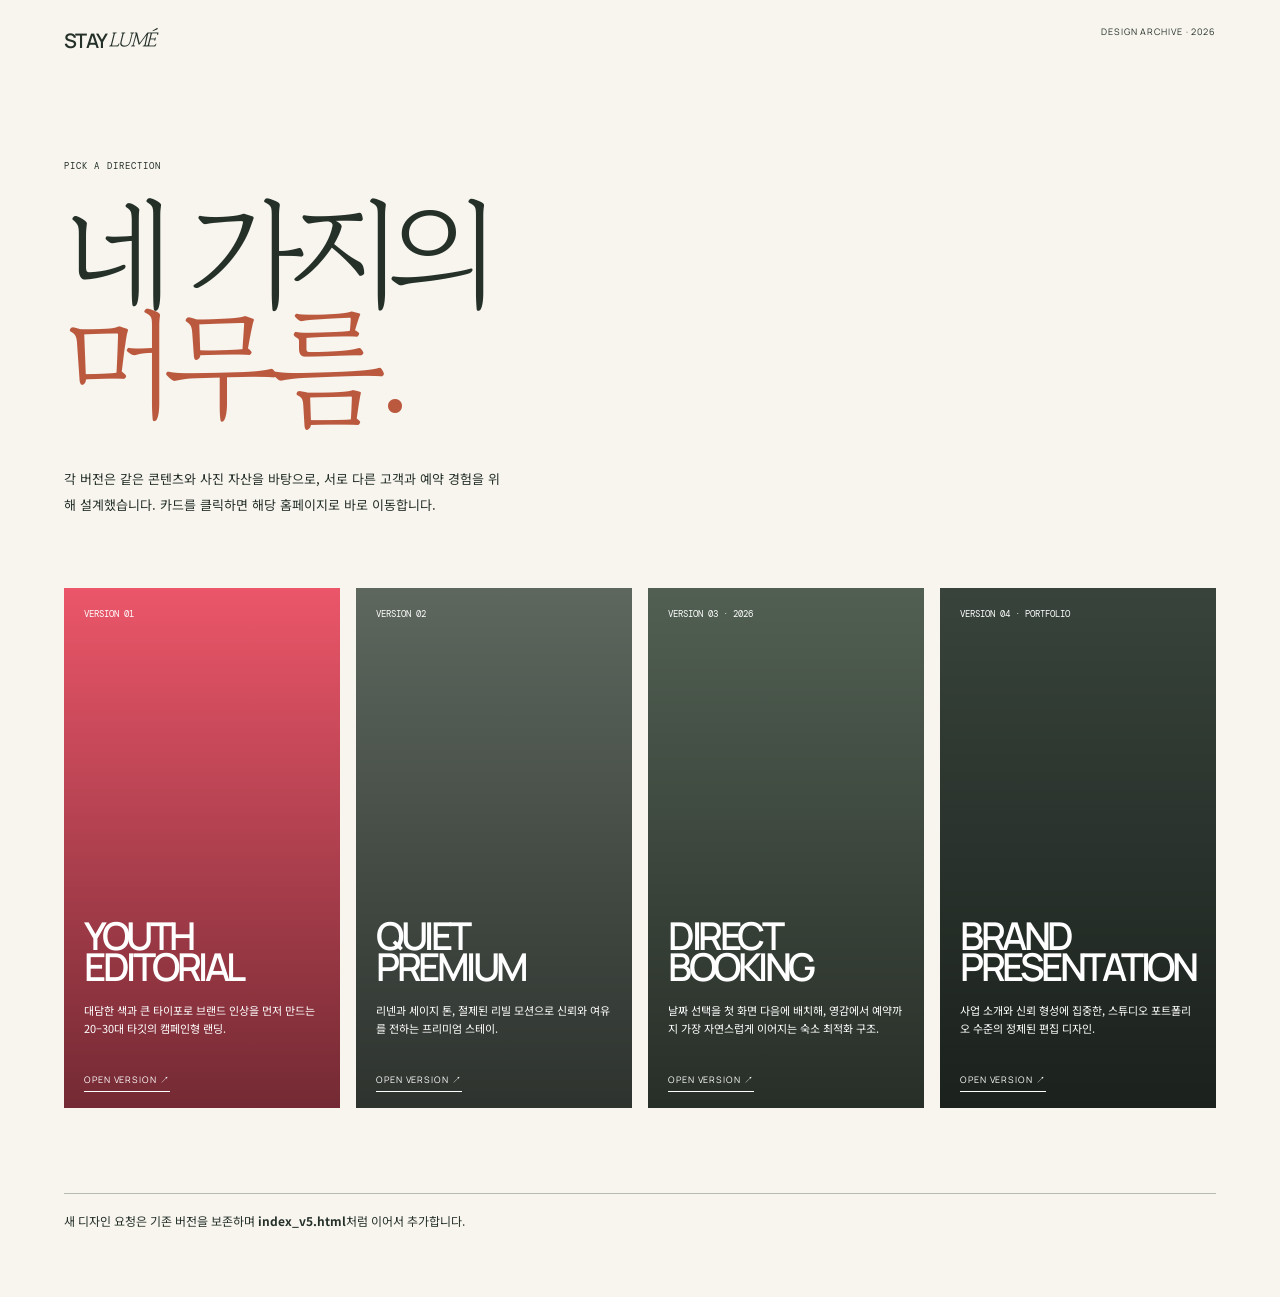
==== index.html @ c234b3ba "Initial commit" ====
<!doctype html>
<html lang="ko">
  <head>
    <meta charset="UTF-8" /><meta name="viewport" content="width=device-width, initial-scale=1.0" />
    <title>STAY LUMÉ — Design Versions</title>
    <link rel="preconnect" href="https://fonts.googleapis.com" /><link rel="preconnect" href="https://fonts.gstatic.com" crossorigin />
    <link href="https://fonts.googleapis.com/css2?family=DM+Mono&family=Gowun+Batang:wght@400;700&family=Manrope:wght@400;500;600&family=Noto+Sans+KR:wght@400;500;600&display=swap" rel="stylesheet" />
    <link rel="stylesheet" href="index.css" />
  </head>
  <body>
    <header><a href="index.html">STAY <i>LUMÉ</i></a><span>DESIGN ARCHIVE · 2026</span></header>
    <main><p class="kicker">PICK A DIRECTION</p><h1>네 가지의<br /><i>머무름.</i></h1><p class="intro">각 버전은 같은 콘텐츠와 사진 자산을 바탕으로, 서로 다른 고객과 예약 경험을 위해 설계했습니다. 카드를 클릭하면 해당 홈페이지로 바로 이동합니다.</p>
      <div class="version-grid">
        <a class="version-card v1" href="site/01/index.html"><span>VERSION 01</span><div><h2>YOUTH<br />EDITORIAL</h2><p>대담한 색과 큰 타이포로 브랜드 인상을 먼저 만드는 20–30대 타깃의 캠페인형 랜딩.</p><b>OPEN VERSION ↗</b></div></a>
        <a class="version-card v2" href="site/02/index.html"><span>VERSION 02</span><div><h2>QUIET<br />PREMIUM</h2><p>리넨과 세이지 톤, 절제된 리빌 모션으로 신뢰와 여유를 전하는 프리미엄 스테이.</p><b>OPEN VERSION ↗</b></div></a>
        <a class="version-card v3" href="site/03/index.html"><span>VERSION 03 · 2026</span><div><h2>DIRECT<br />BOOKING</h2><p>날짜 선택을 첫 화면 다음에 배치해, 영감에서 예약까지 가장 자연스럽게 이어지는 숙소 최적화 구조.</p><b>OPEN VERSION ↗</b></div></a>
        <a class="version-card v4" href="site/04/index.html"><span>VERSION 04 · PORTFOLIO</span><div><h2>BRAND<br />PRESENTATION</h2><p>사업 소개와 신뢰 형성에 집중한, 스튜디오 포트폴리오 수준의 정제된 편집 디자인.</p><b>OPEN VERSION ↗</b></div></a>
      </div>
      <section class="notes"><p>새 디자인 요청은 기존 버전을 보존하며 <strong>index_v5.html</strong>처럼 이어서 추가합니다. </p></section>
    </main>
  </body>
</html>
---- index.css ----
:root{--ink:#253029;--paper:#f7f5ee;--red:#bb593f;--sage:#586759}*{box-sizing:border-box}body{margin:0;background:var(--paper);color:var(--ink);font-family:"Noto Sans KR",sans-serif}a{color:inherit;text-decoration:none}header{display:flex;justify-content:space-between;padding:25px 5vw;font:9px Manrope,sans-serif;letter-spacing:.1em}header a{font:600 20px Manrope,sans-serif;letter-spacing:-.08em}header i,h1 i{font-family:"Gowun Batang",serif;font-weight:400}main{padding:9vh 5vw 5vw}.kicker{margin:0;font:9px "DM Mono",monospace;letter-spacing:.12em}h1{margin:26px 0 0;font:400 clamp(68px,10vw,150px)/.86 "Gowun Batang",serif;letter-spacing:-.11em}h1 i{color:var(--red);font-style:normal}.intro{max-width:440px;margin:48px 0 70px;font-size:13px;line-height:2}.version-grid{display:grid;grid-template-columns:repeat(4,1fr);gap:16px}.version-card{position:relative;display:flex;flex-direction:column;justify-content:space-between;min-height:520px;padding:20px;overflow:hidden;color:#fff;transition:transform .35s}.version-card:hover{transform:translateY(-8px)}.version-card:before{content:"";position:absolute;inset:0;background:linear-gradient(0deg,rgba(0,0,0,.55),rgba(0,0,0,.08))}.version-card>*{position:relative}.version-card>span{font:9px "DM Mono",monospace}.version-card h2{margin:0;font:600 clamp(28px,3vw,50px)/.82 Manrope,sans-serif;letter-spacing:-.09em}.version-card p{max-width:280px;margin:18px 0 26px;font-size:11px;line-height:1.7}.version-card b{font:9px Manrope,sans-serif;letter-spacing:.1em;border-bottom:1px solid white;padding-bottom:5px}.v1{background:#ff5d72 url('site/01/hero.png') center/cover}.v2{background:#657066 url('site/02/hero.png') center/cover}.v3{background:#586759 url('site/03/hero.png') center/cover}.v4{background:#3c4940 url('site/04/hero.png') center/cover}.notes{display:grid;grid-template-columns:1fr 1fr;gap:4vw;margin-top:85px;padding-top:16px;border-top:1px solid rgba(37,48,41,.3);font-size:12px;line-height:1.9}.notes span{font:9px "DM Mono",monospace;letter-spacing:.1em}.notes p{margin:0}@media(max-width:720px){header{padding:20px 6vw}header span{display:none}main{padding:8vh 6vw}.intro{margin:32px 0 45px;font-size:12px}.version-grid{grid-template-columns:1fr}.version-card{min-height:350px}.version-card h2{font-size:46px}.notes{grid-template-columns:1fr;gap:12px;margin-top:55px}}
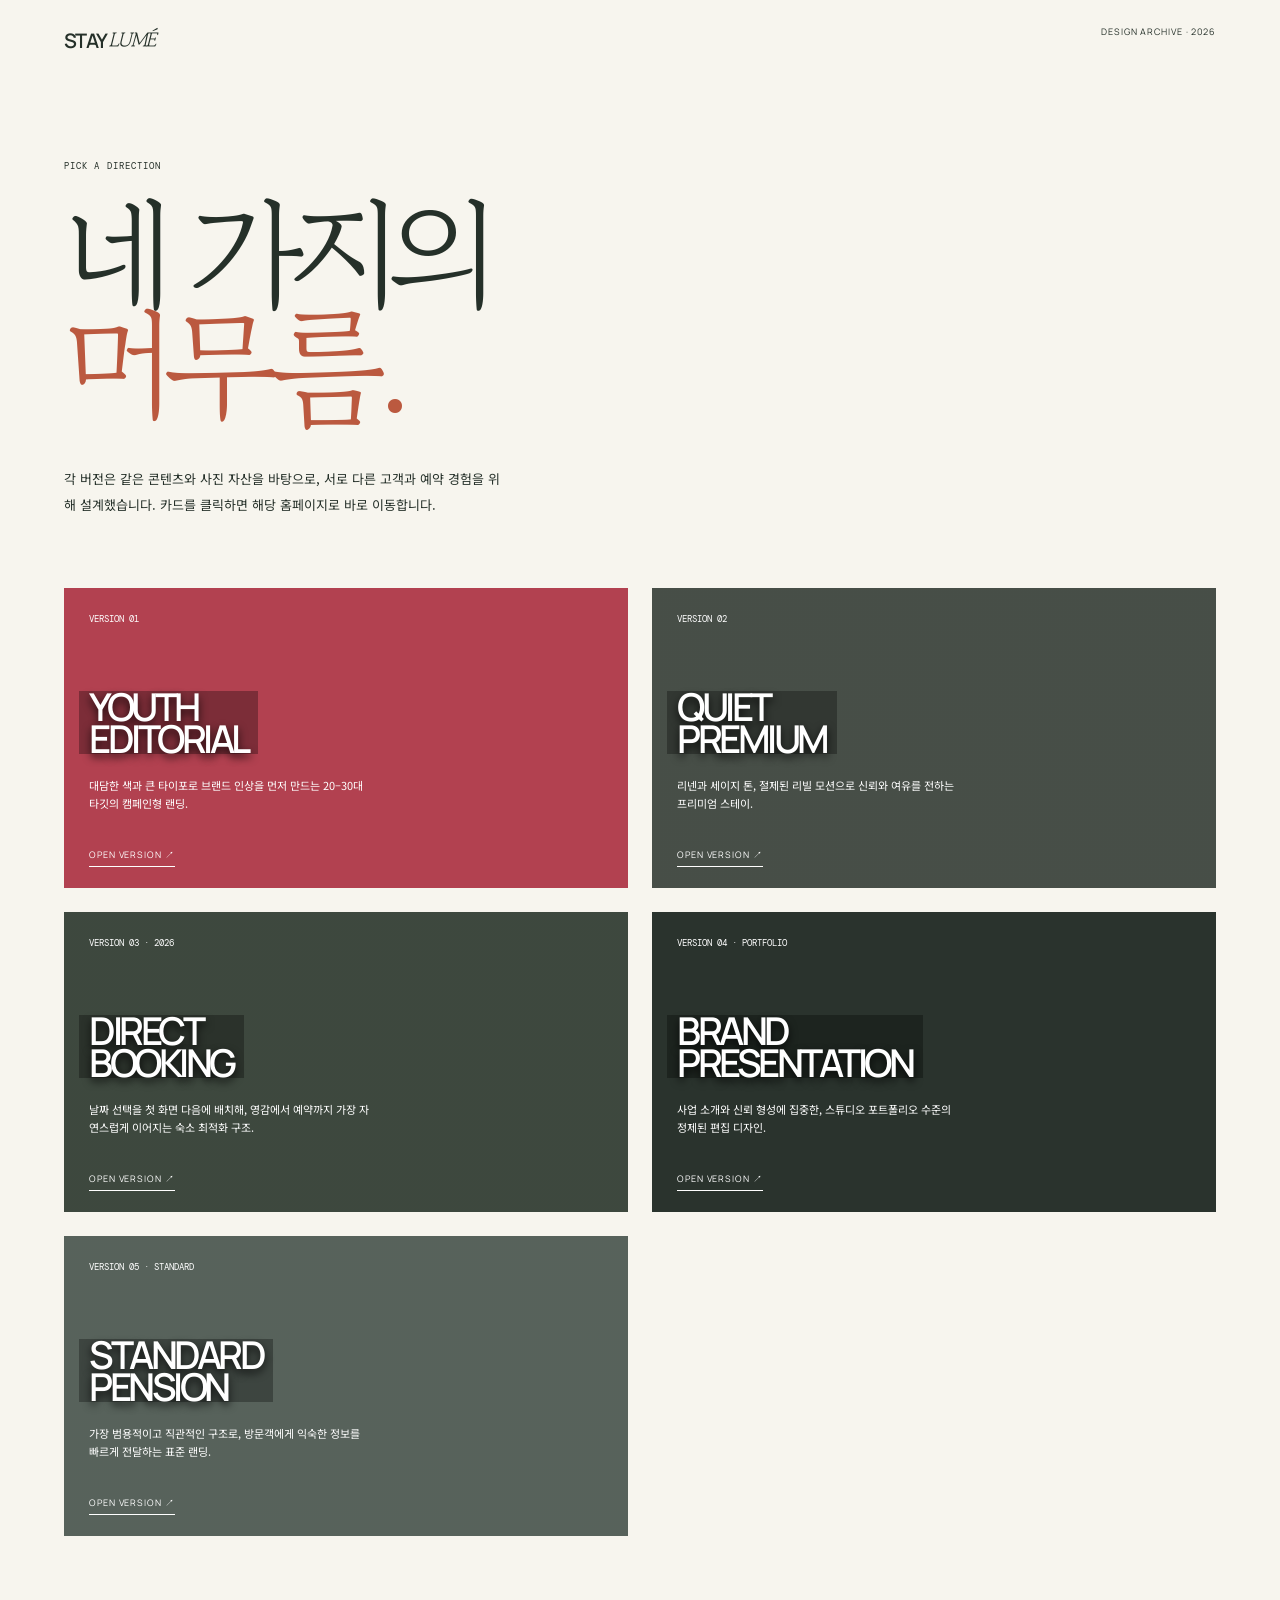
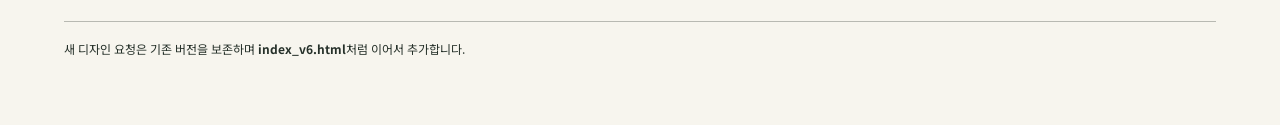
==== commit 945a6f83: "feat: 05" ====
--- a/index.html
+++ b/index.html
@@ -1,22 +1,46 @@
 <!doctype html>
 <html lang="ko">
-  <head>
-    <meta charset="UTF-8" /><meta name="viewport" content="width=device-width, initial-scale=1.0" />
-    <title>STAY LUMÉ — Design Versions</title>
-    <link rel="preconnect" href="https://fonts.googleapis.com" /><link rel="preconnect" href="https://fonts.gstatic.com" crossorigin />
-    <link href="https://fonts.googleapis.com/css2?family=DM+Mono&family=Gowun+Batang:wght@400;700&family=Manrope:wght@400;500;600&family=Noto+Sans+KR:wght@400;500;600&display=swap" rel="stylesheet" />
-    <link rel="stylesheet" href="index.css" />
-  </head>
-  <body>
-    <header><a href="index.html">STAY <i>LUMÉ</i></a><span>DESIGN ARCHIVE · 2026</span></header>
-    <main><p class="kicker">PICK A DIRECTION</p><h1>네 가지의<br /><i>머무름.</i></h1><p class="intro">각 버전은 같은 콘텐츠와 사진 자산을 바탕으로, 서로 다른 고객과 예약 경험을 위해 설계했습니다. 카드를 클릭하면 해당 홈페이지로 바로 이동합니다.</p>
-      <div class="version-grid">
-        <a class="version-card v1" href="site/01/index.html"><span>VERSION 01</span><div><h2>YOUTH<br />EDITORIAL</h2><p>대담한 색과 큰 타이포로 브랜드 인상을 먼저 만드는 20–30대 타깃의 캠페인형 랜딩.</p><b>OPEN VERSION ↗</b></div></a>
-        <a class="version-card v2" href="site/02/index.html"><span>VERSION 02</span><div><h2>QUIET<br />PREMIUM</h2><p>리넨과 세이지 톤, 절제된 리빌 모션으로 신뢰와 여유를 전하는 프리미엄 스테이.</p><b>OPEN VERSION ↗</b></div></a>
-        <a class="version-card v3" href="site/03/index.html"><span>VERSION 03 · 2026</span><div><h2>DIRECT<br />BOOKING</h2><p>날짜 선택을 첫 화면 다음에 배치해, 영감에서 예약까지 가장 자연스럽게 이어지는 숙소 최적화 구조.</p><b>OPEN VERSION ↗</b></div></a>
-        <a class="version-card v4" href="site/04/index.html"><span>VERSION 04 · PORTFOLIO</span><div><h2>BRAND<br />PRESENTATION</h2><p>사업 소개와 신뢰 형성에 집중한, 스튜디오 포트폴리오 수준의 정제된 편집 디자인.</p><b>OPEN VERSION ↗</b></div></a>
-      </div>
-      <section class="notes"><p>새 디자인 요청은 기존 버전을 보존하며 <strong>index_v5.html</strong>처럼 이어서 추가합니다. </p></section>
-    </main>
-  </body>
+<head>
+  <meta charset="UTF-8"/>
+  <meta content="width=device-width, initial-scale=1.0" name="viewport"/>
+  <title>STAY LUMÉ — Design Versions</title>
+  <link href="https://fonts.googleapis.com" rel="preconnect"/>
+  <link crossorigin href="https://fonts.gstatic.com" rel="preconnect"/>
+  <link
+      href="https://fonts.googleapis.com/css2?family=DM+Mono&family=Gowun+Batang:wght@400;700&family=Manrope:wght@400;500;600&family=Noto+Sans+KR:wght@400;500;600&display=swap"
+      rel="stylesheet"/>
+  <link href="style.css" rel="stylesheet"/>
+</head>
+<body>
+<header><a href="index.html">STAY <i>LUMÉ</i></a><span>DESIGN ARCHIVE · 2026</span></header>
+<main><p class="kicker">PICK A DIRECTION</p>
+  <h1>네 가지의<br/><i>머무름.</i></h1>
+  <p class="intro">각 버전은 같은 콘텐츠와 사진 자산을 바탕으로, 서로 다른 고객과 예약 경험을 위해 설계했습니다. 카드를 클릭하면 해당 홈페이지로 바로
+    이동합니다.</p>
+  <div class="version-grid">
+    <a class="version-card v1" href="site/page_01/index.html"><span>VERSION 01</span>
+      <div><h2>YOUTH<br/>EDITORIAL</h2>
+        <p>대담한 색과 큰 타이포로 브랜드 인상을 먼저 만드는 20–30대 타깃의 캠페인형 랜딩.</p><b>OPEN VERSION ↗</b></div>
+    </a>
+    <a class="version-card v2" href="site/page_02/index.html"><span>VERSION 02</span>
+      <div><h2>QUIET<br/>PREMIUM</h2>
+        <p>리넨과 세이지 톤, 절제된 리빌 모션으로 신뢰와 여유를 전하는 프리미엄 스테이.</p><b>OPEN VERSION ↗</b></div>
+    </a>
+    <a class="version-card v3" href="site/page_03/index.html"><span>VERSION 03 · 2026</span>
+      <div><h2>DIRECT<br/>BOOKING</h2>
+        <p>날짜 선택을 첫 화면 다음에 배치해, 영감에서 예약까지 가장 자연스럽게 이어지는 숙소 최적화 구조.</p><b>OPEN VERSION ↗</b></div>
+    </a>
+    <a class="version-card v4" href="site/page_04/index.html"><span>VERSION 04 · PORTFOLIO</span>
+      <div><h2>BRAND<br/>PRESENTATION</h2>
+        <p>사업 소개와 신뢰 형성에 집중한, 스튜디오 포트폴리오 수준의 정제된 편집 디자인.</p><b>OPEN VERSION ↗</b></div>
+    </a>
+    <a class="version-card v5" href="site/page_05/index.html"><span>VERSION 05 · STANDARD</span>
+      <div><h2>STANDARD<br/>PENSION</h2>
+        <p>가장 범용적이고 직관적인 구조로, 방문객에게 익숙한 정보를 빠르게 전달하는 표준 랜딩.</p><b>OPEN VERSION ↗</b></div>
+    </a>
+  </div>
+  <section class="notes"><p>새 디자인 요청은 기존 버전을 보존하며 <strong>index_v6.html</strong>처럼 이어서 추가합니다. </p>
+  </section>
+</main>
+</body>
 </html>
--- a/style.css
+++ b/style.css
@@ -0,0 +1,207 @@
+:root {
+  --ink: #253029;
+  --paper: #f7f5ee;
+  --red: #bb593f;
+  --sage: #586759
+}
+
+* {
+  box-sizing: border-box
+}
+
+body {
+  margin: 0;
+  background: var(--paper);
+  color: var(--ink);
+  font-family: "Noto Sans KR", sans-serif
+}
+
+a {
+  color: inherit;
+  text-decoration: none
+}
+
+header {
+  display: flex;
+  justify-content: space-between;
+  padding: 25px 5vw;
+  font: 9px Manrope, sans-serif;
+  letter-spacing: .1em
+}
+
+header a {
+  font: 600 20px Manrope, sans-serif;
+  letter-spacing: -.08em
+}
+
+header i, h1 i {
+  font-family: "Gowun Batang", serif;
+  font-weight: 400
+}
+
+main {
+  padding: 9vh 5vw 5vw
+}
+
+.kicker {
+  margin: 0;
+  font: 9px "DM Mono", monospace;
+  letter-spacing: .12em
+}
+
+h1 {
+  margin: 26px 0 0;
+  font: 400 clamp(68px, 10vw, 150px)/.86 "Gowun Batang", serif;
+  letter-spacing: -.11em
+}
+
+h1 i {
+  color: var(--red);
+  font-style: normal
+}
+
+.intro {
+  max-width: 440px;
+  margin: 48px 0 70px;
+  font-size: 13px;
+  line-height: 2
+}
+
+.version-grid {
+  display: grid;
+  grid-template-columns: repeat(2, 1fr);
+  gap: 24px
+}
+
+.version-card {
+  position: relative;
+  display: flex;
+  flex-direction: column;
+  justify-content: space-between;
+  min-height: 300px;
+  padding: 25px;
+  overflow: hidden;
+  color: #fff;
+  transition: transform .35s
+}
+
+.version-card:hover {
+  transform: translateY(-8px)
+}
+
+.version-card:before {
+  content: "";
+  position: absolute;
+  inset: 0;
+  background: linear-gradient(0deg, rgba(0, 0, 0, 0.3), rgba(0, 0, 0, 0.3))
+}
+
+.version-card > * {
+  position: relative
+}
+
+.version-card > span {
+  font: 9px "DM Mono", monospace
+}
+
+.version-card h2 {
+  margin: 0;
+  font: 600 clamp(28px, 3vw, 50px)/.82 Manrope, sans-serif;
+  letter-spacing: -.09em;
+  text-shadow: 0 4px 8px rgba(0, 0, 0, 0.8);
+  background: rgba(0, 0, 0, 0.3);
+  display: inline-block;
+  padding: 0 10px;
+  margin-left: -10px;
+}
+
+.version-card p {
+  max-width: 280px;
+  margin: 18px 0 26px;
+  font-size: 11px;
+  line-height: 1.7
+}
+
+.version-card b {
+  font: 9px Manrope, sans-serif;
+  letter-spacing: .1em;
+  border-bottom: 1px solid white;
+  padding-bottom: 5px
+}
+
+.v1 {
+  background: #ff5d72 url('site/page_01/hero.png') center/cover
+}
+
+.v2 {
+  background: #657066 url('site/page_02/hero.png') center/cover
+}
+
+.v3 {
+  background: #586759 url('site/page_03/hero.png') center/cover
+}
+
+.v4 {
+  background: #3c4940 url('site/page_04/hero.png') center/cover
+}
+
+.v5 {
+  background: #7d8c82 url('site/page_05/hero.png') center/cover
+}
+
+.notes {
+  display: grid;
+  grid-template-columns:1fr 1fr;
+  gap: 4vw;
+  margin-top: 85px;
+  padding-top: 16px;
+  border-top: 1px solid rgba(37, 48, 41, .3);
+  font-size: 12px;
+  line-height: 1.9
+}
+
+.notes span {
+  font: 9px "DM Mono", monospace;
+  letter-spacing: .1em
+}
+
+.notes p {
+  margin: 0
+}
+
+@media (max-width: 720px) {
+  header {
+    padding: 20px 6vw
+  }
+
+  header span {
+    display: none
+  }
+
+  main {
+    padding: 8vh 6vw
+  }
+
+  .intro {
+    margin: 32px 0 45px;
+    font-size: 12px
+  }
+
+  .version-grid {
+    grid-template-columns:repeat(2, 1fr)
+  }
+
+  .version-card {
+    min-height: 350px
+  }
+
+  .version-card h2 {
+    font-size: 46px
+  }
+
+  .notes {
+    grid-template-columns:1fr;
+    gap: 12px;
+    margin-top: 55px
+  }
+}
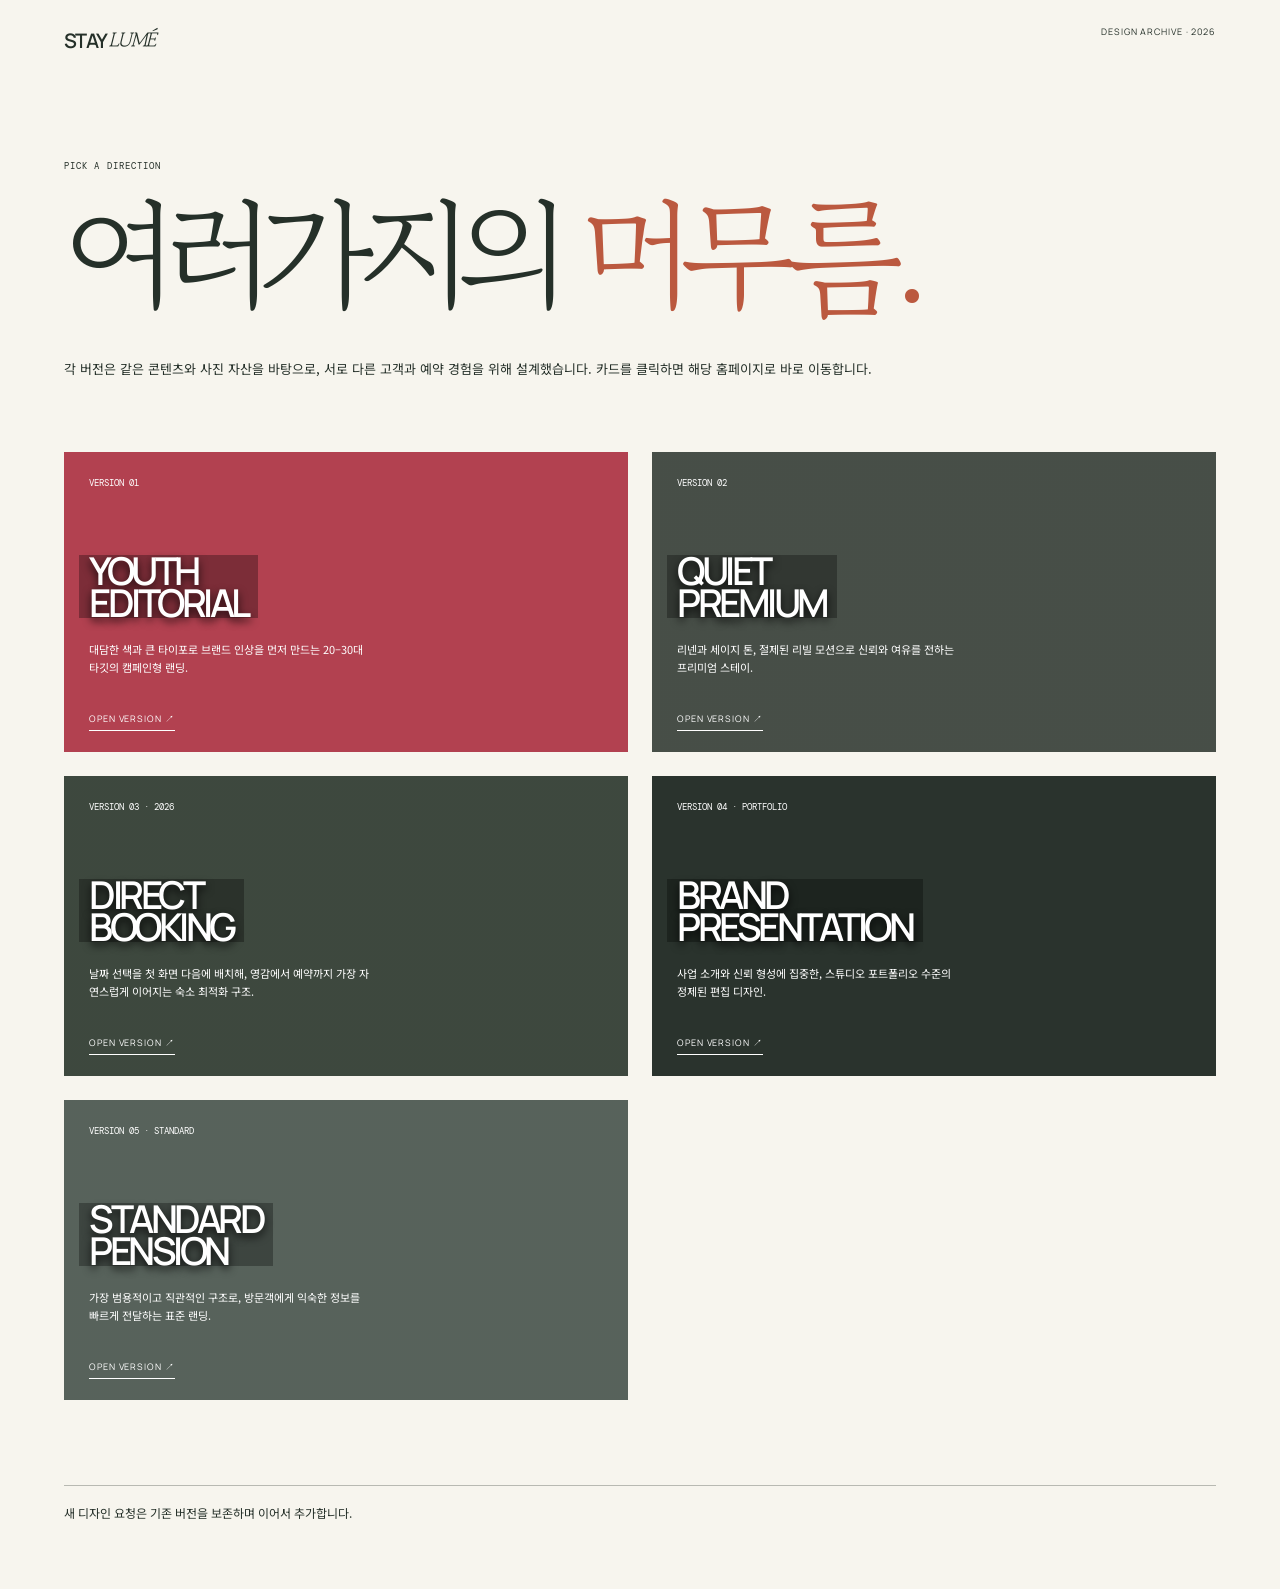
==== commit 69b8da73: "feat: admin" ====
--- a/index.html
+++ b/index.html
@@ -14,7 +14,7 @@
 <body>
 <header><a href="index.html">STAY <i>LUMÉ</i></a><span>DESIGN ARCHIVE · 2026</span></header>
 <main><p class="kicker">PICK A DIRECTION</p>
-  <h1>네 가지의<br/><i>머무름.</i></h1>
+  <h1>여러가지의 <i>머무름.</i></h1>
   <p class="intro">각 버전은 같은 콘텐츠와 사진 자산을 바탕으로, 서로 다른 고객과 예약 경험을 위해 설계했습니다. 카드를 클릭하면 해당 홈페이지로 바로
     이동합니다.</p>
   <div class="version-grid">
@@ -39,7 +39,7 @@
         <p>가장 범용적이고 직관적인 구조로, 방문객에게 익숙한 정보를 빠르게 전달하는 표준 랜딩.</p><b>OPEN VERSION ↗</b></div>
     </a>
   </div>
-  <section class="notes"><p>새 디자인 요청은 기존 버전을 보존하며 <strong>index_v6.html</strong>처럼 이어서 추가합니다. </p>
+  <section class="notes"><p>새 디자인 요청은 기존 버전을 보존하며 이어서 추가합니다. </p>
   </section>
 </main>
 </body>
--- a/style.css
+++ b/style.css
@@ -61,7 +61,6 @@
 }
 
 .intro {
-  max-width: 440px;
   margin: 48px 0 70px;
   font-size: 13px;
   line-height: 2
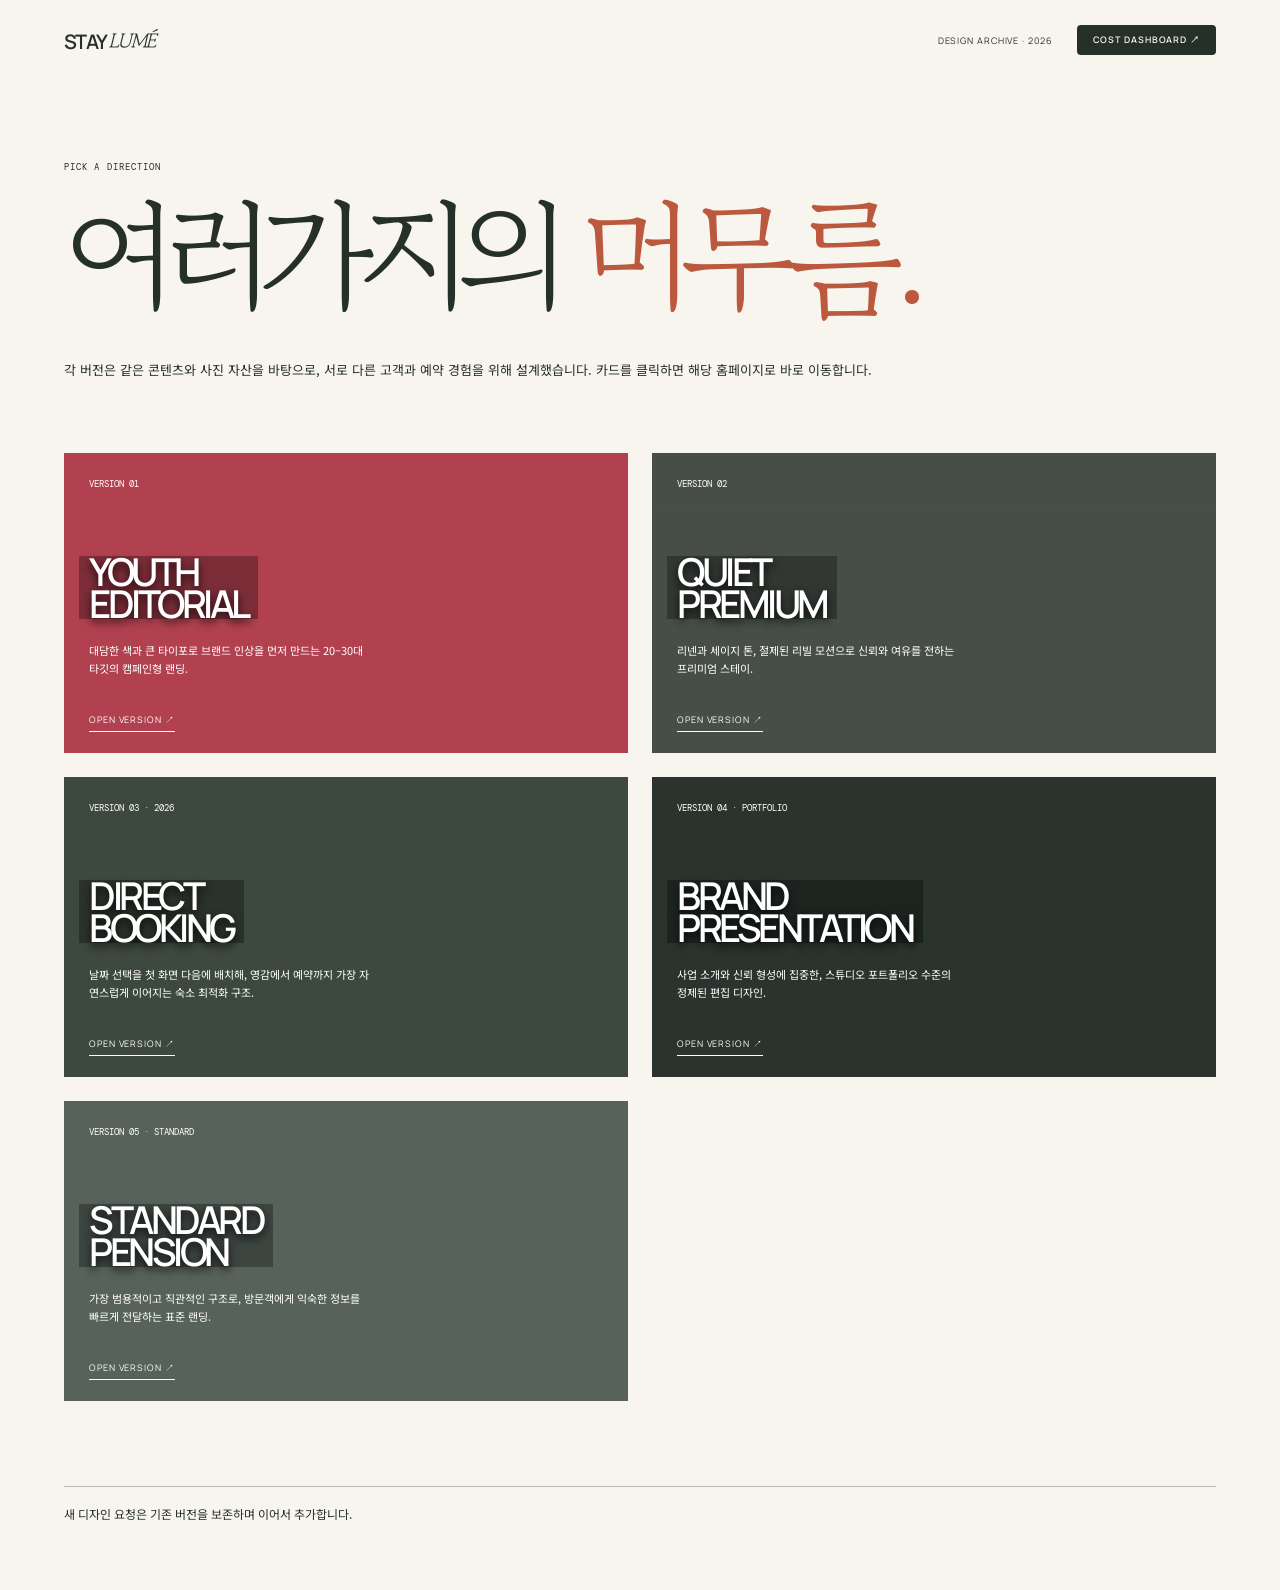
==== commit 289b5b3e: "refactor: 호스팅사 비교" ====
--- a/index.html
+++ b/index.html
@@ -12,7 +12,13 @@
   <link href="style.css" rel="stylesheet"/>
 </head>
 <body>
-<header><a href="index.html">STAY <i>LUMÉ</i></a><span>DESIGN ARCHIVE · 2026</span></header>
+<header>
+  <a href="index.html">STAY <i>LUMÉ</i></a>
+  <div class="header-right">
+    <span>DESIGN ARCHIVE · 2026</span>
+    <a href="admin/index.html" class="admin-btn">COST DASHBOARD ↗</a>
+  </div>
+</header>
 <main><p class="kicker">PICK A DIRECTION</p>
   <h1>여러가지의 <i>머무름.</i></h1>
   <p class="intro">각 버전은 같은 콘텐츠와 사진 자산을 바탕으로, 서로 다른 고객과 예약 경험을 위해 설계했습니다. 카드를 클릭하면 해당 홈페이지로 바로
--- a/style.css
+++ b/style.css
@@ -24,6 +24,7 @@
 header {
   display: flex;
   justify-content: space-between;
+  align-items: center;
   padding: 25px 5vw;
   font: 9px Manrope, sans-serif;
   letter-spacing: .1em
@@ -32,6 +33,28 @@
 header a {
   font: 600 20px Manrope, sans-serif;
   letter-spacing: -.08em
+}
+
+.header-right {
+  display: flex;
+  align-items: center;
+  gap: 24px;
+}
+
+.admin-btn {
+  background: var(--ink);
+  color: var(--paper);
+  padding: 8px 16px;
+  border-radius: 4px;
+  font: 600 9px Manrope, sans-serif;
+  letter-spacing: .1em;
+  transition: all 0.2s ease;
+}
+
+.admin-btn:hover {
+  background: var(--red);
+  color: #fff;
+  transform: translateY(-1px);
 }
 
 header i, h1 i {
